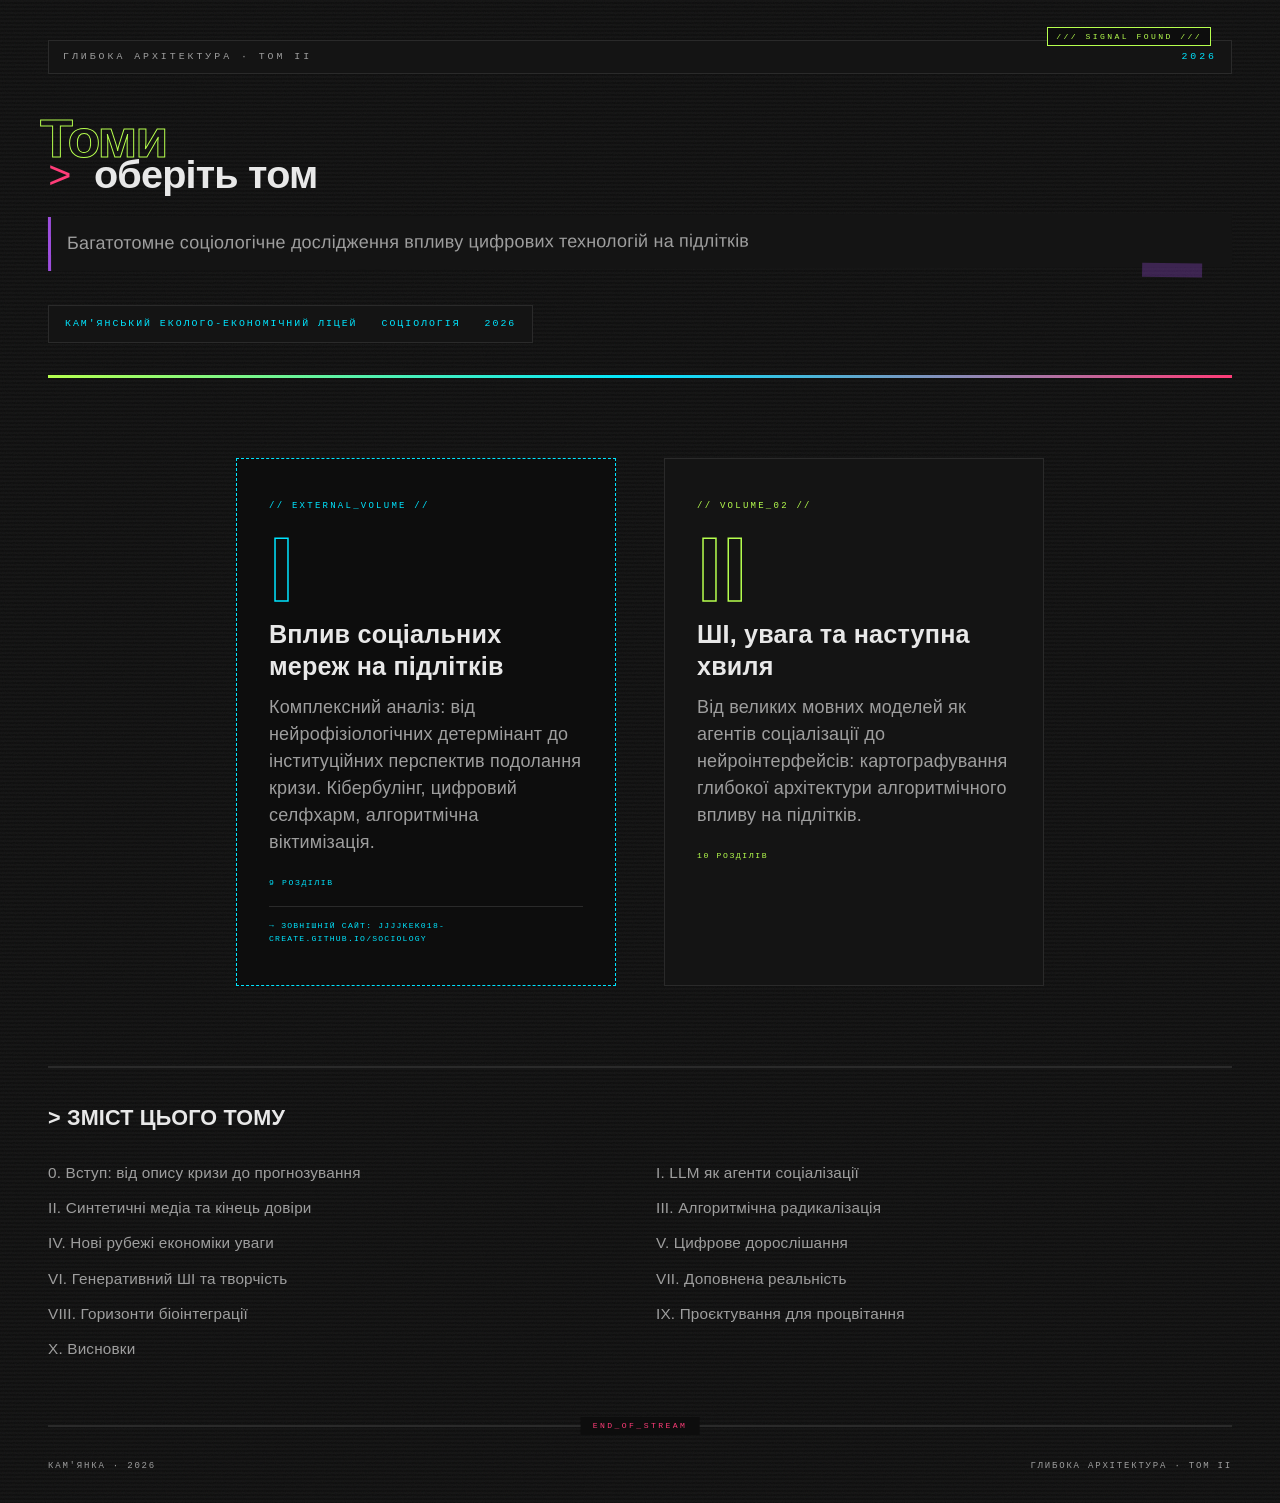
==== tome.html @ 2e608d1c "Add files via upload" ====
<!DOCTYPE html>
<html lang="uk">
<head>
    <meta charset="UTF-8">
    <meta name="viewport" content="width=device-width, initial-scale=1.0">
    <title>Глибока архітектура — Усі томи</title>
    <link rel="stylesheet" href="style.css">
    <style>
        .tomes-grid {
            display: flex;
            gap: 48px;
            justify-content: center;
            margin: 80px 0;
            flex-wrap: wrap;
        }
        .tome-card {
            flex: 0 1 380px;
            padding: 40px 32px;
            text-decoration: none;
            position: relative;
            transition: all 0.2s ease;
            border: 1px solid var(--border-raw);
            background: var(--bg-tape);
        }
        .tome-card:hover {
            transform: translateY(-4px);
            border-color: var(--accent-neon-lime);
        }
        .tome-card-tag {
            font-family: 'JetBrains Mono', monospace;
            font-size: 0.5rem;
            letter-spacing: 0.25em;
            text-transform: uppercase;
            color: var(--accent-neon-lime);
            margin-bottom: 16px;
        }
        .tome-card-number {
            font-family: 'Syne', sans-serif;
            font-size: 5rem;
            font-weight: 800;
            color: transparent;
            -webkit-text-stroke: 1.5px var(--accent-neon-lime);
            line-height: 0.9;
            margin-bottom: 8px;
        }
        .tome-card-title {
            font-family: 'Space Grotesk', sans-serif;
            font-size: 1.4rem;
            font-weight: 600;
            color: var(--text-primary);
            margin-bottom: 12px;
            line-height: 1.25;
        }
        .tome-card-desc {
            font-family: 'Archivo', sans-serif;
            font-size: 1rem;
            color: var(--text-secondary);
            line-height: 1.5;
        }
        .tome-card-external {
            border-style: dashed;
            border-color: var(--accent-cyan);
            background: var(--bg-scrap);
        }
        .tome-card-external:hover {
            border-color: var(--accent-neon-pink);
        }
        .tome-card-external .tome-card-tag {
            color: var(--accent-cyan);
        }
        .tome-external-note {
            font-family: 'JetBrains Mono', monospace;
            font-size: 0.45rem;
            letter-spacing: 0.15em;
            text-transform: uppercase;
            color: var(--accent-cyan);
            margin-top: 16px;
            padding-top: 12px;
            border-top: 1px solid var(--border-raw);
        }
    </style>
</head>
<body>
    <div class="main-container">
        <header class="journal-header">
            <div class="journal-masthead">
                <span>Глибока архітектура · Том II</span>
                <span>2026</span>
            </div>
            <div class="chapter-number" style="font-size: 3rem; -webkit-text-stroke: 1px var(--accent-neon-lime);">Томи</div>
            <h1 class="article-title">оберіть том</h1>
            <div class="article-subtitle">Багатотомне соціологічне дослідження впливу цифрових технологій на підлітків</div>
            <div class="article-meta">
                <span>Кам'янський еколого-економічний ліцей</span>
                <span>Соціологія</span>
                <span>2026</span>
            </div>
        </header>

        <div class="tomes-grid">
            <!-- Том I — on external site -->
            <a href="https://jjjjkek018-create.github.io/sociology/index.html" class="tome-card tome-card-external">
                <div class="tome-card-tag">// EXTERNAL_VOLUME //</div>
                <div class="tome-card-number" style="-webkit-text-stroke: 1.5px var(--accent-cyan);">I</div>
                <div class="tome-card-title">Вплив соціальних мереж на підлітків</div>
                <div class="tome-card-desc">
                    Комплексний аналіз: від нейрофізіологічних детермінант до інституційних перспектив подолання кризи. Кібербулінг, цифровий селфхарм, алгоритмічна віктимізація.
                </div>
                <div style="font-family: 'JetBrains Mono', monospace; font-size: 0.45rem; letter-spacing: 0.2em; color: var(--accent-cyan); margin-top: 20px; text-transform: uppercase;">
                    9 розділів
                </div>
                <div class="tome-external-note">
                    → зовнішній сайт: jjjjkek018-create.github.io/sociology
                </div>
            </a>

            <!-- Том II — on this site -->
            <a href="index.html" class="tome-card">
                <div class="tome-card-tag">// VOLUME_02 //</div>
                <div class="tome-card-number">II</div>
                <div class="tome-card-title">ШІ, увага та наступна хвиля</div>
                <div class="tome-card-desc">
                    Від великих мовних моделей як агентів соціалізації до нейроінтерфейсів: картографування глибокої архітектури алгоритмічного впливу на підлітків.
                </div>
                <div style="font-family: 'JetBrains Mono', monospace; font-size: 0.45rem; letter-spacing: 0.2em; color: var(--accent-neon-lime); margin-top: 20px; text-transform: uppercase;">
                    10 розділів
                </div>
            </a>
        </div>

        <!-- Table of contents for this volume -->
        <div style="margin-top: 64px; padding-top: 32px; border-top: 2px solid var(--border-raw);">
            <h2 style="font-family: 'Space Grotesk', sans-serif; font-size: 1.2rem; font-weight: 600; color: var(--text-primary); margin-bottom: 24px;">
                &gt; ЗМІСТ ЦЬОГО ТОМУ
            </h2>
            <div style="display: grid; grid-template-columns: 1fr 1fr; gap: 10px 32px;">
                <a href="index.html" style="font-family: 'Archivo', sans-serif; color: var(--text-secondary); text-decoration: none; font-size: 0.85rem;">0. Вступ: від опису кризи до прогнозування</a>
                <a href="llm_socialisation.html" style="font-family: 'Archivo', sans-serif; color: var(--text-secondary); text-decoration: none; font-size: 0.85rem;">I. LLM як агенти соціалізації</a>
                <a href="synthetic.html" style="font-family: 'Archivo', sans-serif; color: var(--text-secondary); text-decoration: none; font-size: 0.85rem;">II. Синтетичні медіа та кінець довіри</a>
                <a href="radicalisation.html" style="font-family: 'Archivo', sans-serif; color: var(--text-secondary); text-decoration: none; font-size: 0.85rem;">III. Алгоритмічна радикалізація</a>
                <a href="attention.html" style="font-family: 'Archivo', sans-serif; color: var(--text-secondary); text-decoration: none; font-size: 0.85rem;">IV. Нові рубежі економіки уваги</a>
                <a href="growing.html" style="font-family: 'Archivo', sans-serif; color: var(--text-secondary); text-decoration: none; font-size: 0.85rem;">V. Цифрове дорослішання</a>
                <a href="generative.html" style="font-family: 'Archivo', sans-serif; color: var(--text-secondary); text-decoration: none; font-size: 0.85rem;">VI. Генеративний ШІ та творчість</a>
                <a href="reality.html" style="font-family: 'Archivo', sans-serif; color: var(--text-secondary); text-decoration: none; font-size: 0.85rem;">VII. Доповнена реальність</a>
                <a href="biointegration.html" style="font-family: 'Archivo', sans-serif; color: var(--text-secondary); text-decoration: none; font-size: 0.85rem;">VIII. Горизонти біоінтеграції</a>
                <a href="projects.html" style="font-family: 'Archivo', sans-serif; color: var(--text-secondary); text-decoration: none; font-size: 0.85rem;">IX. Проєктування для процвітання</a>
                <a href="conclusions.html" style="font-family: 'Archivo', sans-serif; color: var(--text-secondary); text-decoration: none; font-size: 0.85rem;">X. Висновки</a>
            </div>
        </div>

        <footer class="journal-footer">
            <span>Кам'янка · 2026</span>
            <span>Глибока архітектура · Том II</span>
        </footer>
    </div>
</body>
</html>
---- style.css ----
* {
  margin: 0;
  padding: 0;
  box-sizing: border-box;
}

@font-face {
  font-family: 'Space Grotesk';
  src: url('https://fonts.googleapis.com/css2?family=Space+Grotesk:wght@300;400;500;600;700&display=swap');
}

@font-face {
  font-family: 'JetBrains Mono';
  src: url('https://fonts.googleapis.com/css2?family=JetBrains+Mono:ital,wght@0,300;0,400;0,600;0,700;1,400&display=swap');
}

@font-face {
  font-family: 'Syne';
  src: url('https://fonts.googleapis.com/css2?family=Syne:wght@400;500;600;700;800&display=swap');
}

@font-face {
  font-family: 'Archivo';
  src: url('https://fonts.googleapis.com/css2?family=Archivo:ital,wght@0,300;0,400;0,600;0,700;1,400&display=swap');
}

:root {
  --bg-scrap: #0D0D0D;
  --bg-tape: #141414;
  --text-primary: #E8E8E8;
  --text-secondary: #9E9E9E;
  --accent-neon-lime: #B6FF4E;
  --accent-neon-pink: #FF3C78;
  --accent-purple: #9D4EDD;
  --accent-cyan: #00E5FF;
  --accent-orange: #FF6D00;
  --border-raw: #2A2A2A;
  --scrapbook-noise: url("data:image/svg+xml,%3Csvg width='300' height='300' xmlns='http://www.w3.org/2000/svg'%3E%3Cfilter id='noise'%3E%3CfeTurbulence type='fractalNoise' baseFrequency='0.9' numOctaves='4' stitchTiles='stitch'/%3E%3C/filter%3E%3Crect width='100%25' height='100%25' filter='url(%23noise)' opacity='0.04'/%3E%3C/svg%3E");
  --scanlines: url("data:image/svg+xml,%3Csvg width='4' height='4' xmlns='http://www.w3.org/2000/svg'%3E%3Crect width='4' height='2' fill='white' opacity='0.02'/%3E%3C/svg%3E");
}

html {
  font-size: 18px;
  background-color: var(--bg-scrap);
  color: var(--text-primary);
  -webkit-font-smoothing: auto;
  -moz-osx-font-smoothing: auto;
}

body {
  background-color: var(--bg-scrap);
  background-image: var(--scrapbook-noise), var(--scanlines);
  min-height: 100vh;
  font-family: 'Archivo', 'Helvetica Neue', 'Arial', sans-serif;
  font-weight: 400;
  line-height: 1.65;
  letter-spacing: 0.01em;
}

.main-container {
  max-width: 100%;  
  margin: 0 auto;
  padding: 0 48px;  
}

.chapter-navigation {
  display: flex;
  justify-content: space-between;
  gap: 12px;
  padding: 20px 0;
  margin-bottom: 16px;
  border-bottom: 2px solid var(--border-raw);
  flex-wrap: wrap;
  position: sticky;
  top: 0;
  background: var(--bg-scrap);
  z-index: 100;
  background-image: var(--scrapbook-noise);
}

.nav-button {
  display: flex;
  flex-direction: column;
  text-decoration: none;
  padding: 8px 14px;
  border: 1px solid var(--border-raw);
  background: var(--bg-tape);
  position: relative;
  transition: all 0.15s ease;
  max-width: 48%;
}

.nav-button::before {
  content: '';
  position: absolute;
  top: -6px;
  left: 12px;
  width: 40px;
  height: 12px;
  background: rgba(182, 255, 78, 0.25);
  transform: rotate(-2deg);
  clip-path: polygon(0% 0%, 100% 0%, 95% 100%, 5% 100%);
}

.nav-button:hover {
  border-color: var(--accent-neon-lime);
  background: #1A1A1A;
}

.nav-button:hover::before {
  background: rgba(182, 255, 78, 0.5);
}

.nav-button-back::before {
  background: rgba(255, 60, 120, 0.25);
  left: auto;
  right: 12px;
  transform: rotate(2deg);
}

.nav-button-back:hover::before {
  background: rgba(255, 60, 120, 0.5);
}

.nav-arrow {
  font-family: 'JetBrains Mono', monospace;
  font-size: 0.75rem;
  color: var(--accent-neon-lime);
  margin-bottom: 2px;
}

.nav-button-back .nav-arrow {
  color: var(--accent-neon-pink);
}

.nav-label {
  font-family: 'JetBrains Mono', monospace;
  font-size: 0.5rem;
  letter-spacing: 0.2em;
  text-transform: uppercase;
  color: var(--text-secondary);
  margin-bottom: 2px;
}

.nav-chapter {
  font-family: 'Space Grotesk', sans-serif;
  font-size: 0.7rem;
  font-weight: 500;
  color: var(--text-primary);
  line-height: 1.3;
}

.chapter-navigation-bottom {
  display: flex;
  justify-content: space-between;
  gap: 12px;
  padding: 32px 0 48px 0;
  margin-top: 48px;
  border-top: 2px solid var(--border-raw);
  flex-wrap: wrap;
}

.journal-header {
  padding: 40px 0 32px 0;
  margin-bottom: 48px;
  position: relative;
  border-bottom: 3px solid transparent;
  border-image: linear-gradient(90deg, var(--accent-neon-lime) 0%, var(--accent-cyan) 50%, var(--accent-neon-pink) 100%) 1;
}

.journal-masthead {
  font-family: 'JetBrains Mono', monospace;
  font-size: 0.55rem;
  letter-spacing: 0.3em;
  text-transform: uppercase;
  color: var(--text-secondary);
  margin-bottom: 40px;
  display: flex;
  justify-content: space-between;
  background: var(--bg-tape);
  padding: 8px 14px;
  border: 1px solid var(--border-raw);
  position: relative;
}

.journal-masthead::after {
  content: '/// SIGNAL FOUND ///';
  position: absolute;
  top: -14px;
  right: 20px;
  font-family: 'JetBrains Mono', monospace;
  font-size: 0.45rem;
  letter-spacing: 0.3em;
  color: var(--accent-neon-lime);
  background: var(--bg-scrap);
  padding: 2px 8px;
  border: 1px solid var(--accent-neon-lime);
}

.journal-masthead span:last-child {
  color: var(--accent-cyan);
}

.chapter-number {
  font-family: 'Syne', 'Helvetica Neue', sans-serif;
  font-size: 7rem;
  font-weight: 800;
  color: transparent;
  -webkit-text-stroke: 1.5px var(--accent-neon-lime);
  line-height: 0.9;
  margin-bottom: -12px;
  position: relative;
  left: -8px;
  letter-spacing: -0.04em;
}

.article-title {
  font-family: 'Space Grotesk', 'Helvetica Neue', sans-serif;
  font-weight: 600;
  font-size: 2.2rem;
  line-height: 1.2;
  color: var(--text-primary);
  margin-bottom: 14px;
  text-transform: lowercase;
  letter-spacing: -0.02em;
}

.article-title::before {
  content: '> ';
  color: var(--accent-neon-pink);
  font-family: 'JetBrains Mono', monospace;
  font-weight: 400;
}

.article-subtitle {
  font-family: 'Archivo', 'Helvetica Neue', sans-serif;
  font-weight: 400;
  font-size: 1rem;
  color: var(--text-secondary);
  margin-bottom: 36px;
  padding: 12px 16px;
  background: var(--bg-tape);
  border-left: 3px solid var(--accent-purple);
  position: relative;
  transform: rotate(-0.2deg);
}

.article-subtitle::after {
  content: '';
  position: absolute;
  bottom: -10px;
  right: 30px;
  width: 60px;
  height: 14px;
  background: rgba(157, 78, 221, 0.3);
  transform: rotate(1deg);
}

.article-meta {
  font-family: 'JetBrains Mono', monospace;
  font-size: 0.55rem;
  letter-spacing: 0.2em;
  text-transform: uppercase;
  color: var(--accent-cyan);
  display: flex;
  gap: 24px;
  flex-wrap: wrap;
  background: var(--bg-tape);
  padding: 10px 16px;
  border: 1px solid var(--border-raw);
  display: inline-flex;
}

.section-heading {
  font-family: 'Space Grotesk', 'Helvetica Neue', sans-serif;
  font-weight: 600;
  font-size: 1.4rem;
  line-height: 1.3;
  color: var(--text-primary);
  margin-top: 56px;
  margin-bottom: 24px;
  padding-top: 28px;
  border-top: 2px dashed var(--border-raw);
  position: relative;
}

.section-heading::before {
  content: '';
  position: absolute;
  top: -2px;
  left: 0;
  width: 80px;
  height: 2px;
  background: var(--accent-neon-pink);
}

.section-heading:first-of-type {
  border-top: none;
  margin-top: 0;
  padding-top: 0;
}

.section-heading:first-of-type::before {
  display: none;
}

p {
  margin-bottom: 18px;
  text-indent: 1.5em;
  position: relative;
}

p:first-of-type {
  text-indent: 0;
}

p:first-of-type::first-letter {
  font-family: 'Syne', 'Helvetica Neue', sans-serif;
  font-weight: 800;
  font-size: 3.8rem;
  float: left;
  line-height: 0.8;
  padding-right: 10px;
  padding-top: 6px;
  color: var(--accent-neon-lime);
  text-shadow: 0 0 20px rgba(182, 255, 78, 0.4);
}

.stat-highlight {
  font-family: 'JetBrains Mono', monospace;
  font-size: 0.65rem;
  letter-spacing: 0.1em;
  text-transform: uppercase;
  color: var(--accent-cyan);
  display: block;
  margin: 36px 0;
  padding: 18px 20px;
  border: 1px solid var(--border-raw);
  background: var(--bg-tape);
  position: relative;
  transform: rotate(0.3deg);
}

.stat-highlight::before {
  content: '// DATA_FRAGMENT //';
  position: absolute;
  top: -12px;
  left: 16px;
  font-family: 'JetBrains Mono', monospace;
  font-size: 0.45rem;
  letter-spacing: 0.25em;
  color: var(--accent-neon-pink);
  background: var(--bg-scrap);
  padding: 2px 8px;
}

.stat-highlight .stat-value {
  font-size: 2.2rem;
  font-weight: 700;
  display: block;
  line-height: 1.1;
  margin-bottom: 6px;
  color: var(--accent-neon-lime);
  font-family: 'Syne', sans-serif;
  text-shadow: 0 0 24px rgba(182, 255, 78, 0.35);
}

.neuro-diagram {
  margin: 44px 0;
  padding: 28px 20px;
  border: 1px solid var(--border-raw);
  background: var(--bg-tape);
  position: relative;
  transform: rotate(-0.1deg);
}

.neuro-diagram::after {
  content: '';
  position: absolute;
  top: -8px;
  right: 24px;
  width: 50px;
  height: 16px;
  background: rgba(255, 109, 0, 0.3);
  clip-path: polygon(0% 0%, 100% 0%, 92% 100%, 8% 100%);
}

.neuro-diagram-label {
  font-family: 'JetBrains Mono', monospace;
  font-size: 0.5rem;
  letter-spacing: 0.25em;
  text-transform: uppercase;
  color: var(--accent-orange);
  margin-bottom: 18px;
  display: inline-block;
  padding: 4px 10px;
  border: 1px solid var(--accent-orange);
}

.neuro-diagram svg {
  width: 100%;
  height: auto;
}

.neuro-diagram-caption {
  font-family: 'JetBrains Mono', monospace;
  font-size: 0.5rem;
  color: var(--text-secondary);
  margin-top: 14px;
  letter-spacing: 0.1em;
  border-top: 1px dotted var(--border-raw);
  padding-top: 10px;
}

table {
  width: 100%;
  border-collapse: collapse;
  margin: 36px 0;
  font-size: 0.78rem;
  border: 1px solid var(--border-raw);
}

thead th {
  font-family: 'JetBrains Mono', monospace;
  font-weight: 400;
  text-transform: uppercase;
  letter-spacing: 0.15em;
  font-size: 0.5rem;
  color: var(--accent-neon-lime);
  text-align: left;
  padding: 12px 14px;
  background: var(--bg-tape);
  border-bottom: 2px solid var(--accent-neon-lime);
}

tbody td {
  padding: 12px 14px;
  border-bottom: 1px solid rgba(42, 42, 42, 0.5);
  color: var(--text-primary);
  vertical-align: top;
  line-height: 1.5;
}

tbody tr:nth-child(odd) td {
  background: rgba(255, 255, 255, 0.015);
}

tbody tr:hover td {
  background: rgba(182, 255, 78, 0.04);
}

tbody td:first-child {
  font-family: 'Space Grotesk', sans-serif;
  font-weight: 500;
  font-size: 0.8rem;
  padding-right: 20px;
  color: var(--accent-purple);
  min-width: 150px;
}

tbody td:nth-child(2) {
  padding-right: 14px;
}

tbody td:nth-child(3) {
  color: var(--text-secondary);
  font-size: 0.75rem;
}

.pull-quote {
  font-family: 'Space Grotesk', sans-serif;
  font-weight: 500;
  font-style: italic;
  font-size: 1.2rem;
  line-height: 1.4;
  color: var(--accent-cyan);
  margin: 48px 0;
  padding: 28px 24px;
  border: 2px solid var(--accent-cyan);
  text-align: center;
  position: relative;
  text-shadow: 0 0 16px rgba(0, 229, 255, 0.2);
  background: rgba(0, 229, 255, 0.03);
  transform: rotate(0.2deg);
}

.pull-quote::before {
  content: '< TRANSMISSION >';
  position: absolute;
  top: -14px;
  left: 50%;
  transform: translateX(-50%);
  font-family: 'JetBrains Mono', monospace;
  font-size: 0.45rem;
  font-weight: 400;
  font-style: normal;
  letter-spacing: 0.3em;
  color: var(--accent-neon-lime);
  background: var(--bg-scrap);
  padding: 2px 14px;
}

.footnote {
  font-family: 'JetBrains Mono', monospace;
  font-size: 0.5rem;
  color: var(--text-secondary);
  letter-spacing: 0.06em;
  line-height: 1.6;
  margin-top: 40px;
  padding-top: 20px;
  border-top: 2px dotted var(--border-raw);
}

.footnote sup {
  color: var(--accent-neon-pink);
  font-size: 0.7em;
  margin-right: 4px;
}

.journal-footer {
  margin-top: 64px;
  padding: 32px 0;
  border-top: 2px solid var(--border-raw);
  font-family: 'JetBrains Mono', monospace;
  font-size: 0.5rem;
  letter-spacing: 0.2em;
  text-transform: uppercase;
  color: var(--text-secondary);
  display: flex;
  justify-content: space-between;
  position: relative;
}

.journal-footer::before {
  content: 'END_OF_STREAM';
  position: absolute;
  top: -10px;
  left: 50%;
  transform: translateX(-50%);
  font-family: 'JetBrains Mono', monospace;
  font-size: 0.45rem;
  letter-spacing: 0.3em;
  color: var(--accent-neon-pink);
  background: var(--bg-scrap);
  padding: 2px 12px;
}

.image-frame {
  margin: 40px 0;
  border: 1px solid var(--border-raw);
  padding: 10px;
  background: var(--bg-tape);
  position: relative;
  transform: rotate(-0.15deg);
}

.image-frame::before {
  content: '';
  position: absolute;
  top: -6px;
  left: 20px;
  width: 35px;
  height: 14px;
  background: rgba(255, 60, 120, 0.3);
  transform: rotate(3deg);
}

.image-frame img {
  width: 100%;
  display: block;
  filter: grayscale(0.2) contrast(1.05) brightness(0.95);
  border: 1px solid var(--border-raw);
}

.image-frame-caption {
  font-family: 'JetBrains Mono', monospace;
  font-size: 0.5rem;
  color: var(--text-secondary);
  letter-spacing: 0.1em;
  margin-top: 10px;
  text-align: center;
}

ol.references {
  list-style: none;
  counter-reset: ref-counter;
  padding: 0;
  margin: 40px 0;
}

ol.references li {
  counter-increment: ref-counter;
  font-family: 'JetBrains Mono', monospace;
  font-size: 0.5rem;
  color: var(--text-secondary);
  letter-spacing: 0.06em;
  line-height: 1.7;
  margin-bottom: 8px;
  padding-left: 28px;
  position: relative;
}

ol.references li::before {
  content: '[' counter(ref-counter) ']';
  position: absolute;
  left: 0;
  color: var(--accent-neon-lime);
  font-weight: 600;
}

em {
  font-style: italic;
  color: var(--accent-cyan);
}

strong {
  font-weight: 600;
  color: var(--accent-neon-lime);
}

blockquote {
  margin: 32px 0;
  padding: 20px 24px;
  border: 1px solid var(--border-raw);
  background: var(--bg-tape);
  color: var(--text-secondary);
  position: relative;
  transform: rotate(0.2deg);
}

blockquote::before {
  content: '“';
  position: absolute;
  top: -6px;
  left: 12px;
  font-family: 'Syne', sans-serif;
  font-size: 2rem;
  font-weight: 800;
  color: var(--accent-purple);
  background: var(--bg-scrap);
  padding: 0 6px;
  line-height: 1;
}

blockquote p {
  text-indent: 0;
  margin-bottom: 0;
}

@media (max-width: 640px) {
  .main-container {
    padding: 0 20px;
  }

  html {
    font-size: 16px;
  }

  .article-title {
    font-size: 1.5rem;
  }

  .chapter-number {
    font-size: 4.5rem;
    left: -4px;
  }

  .journal-masthead {
    flex-direction: column;
    gap: 4px;
  }

  .journal-masthead::after {
    right: 6px;
    font-size: 0.4rem;
    top: -10px;
  }

  thead th,
  tbody td {
    display: block;
    padding: 10px 12px;
  }

  thead tr {
    display: none;
  }

  tbody tr {
    display: block;
    margin-bottom: 16px;
    border: 1px solid var(--border-raw);
  }

  tbody td:first-child {
    font-weight: 600;
    padding-bottom: 4px;
    min-width: auto;
    background: var(--bg-tape);
  }

  tbody td:nth-child(2) {
    padding-right: 12px;
  }

  .article-meta {
    gap: 10px;
    font-size: 0.5rem;
  }

  .chapter-navigation {
    flex-direction: column;
  }

  .nav-button {
    max-width: 100%;
  }

  .chapter-navigation-bottom {
    flex-direction: column;
  }
}

::selection {
  background: rgba(182, 255, 78, 0.3);
  color: var(--text-primary);
}

::-moz-selection {
  background: rgba(182, 255, 78, 0.3);
  color: var(--text-primary);
}

@keyframes glitch {
  0% { transform: translate(0); }
  20% { transform: translate(-2px, 1px); }
  40% { transform: translate(2px, -1px); }
  60% { transform: translate(-1px, 2px); }
  80% { transform: translate(1px, -2px); }
  100% { transform: translate(0); }
}

.article-title:hover {
  animation: glitch 0.3s ease-in-out;
}

@media (min-width: 1400px) {
  .main-container {
    max-width: 1200px;  /* Optional cap for readability */
  }
}
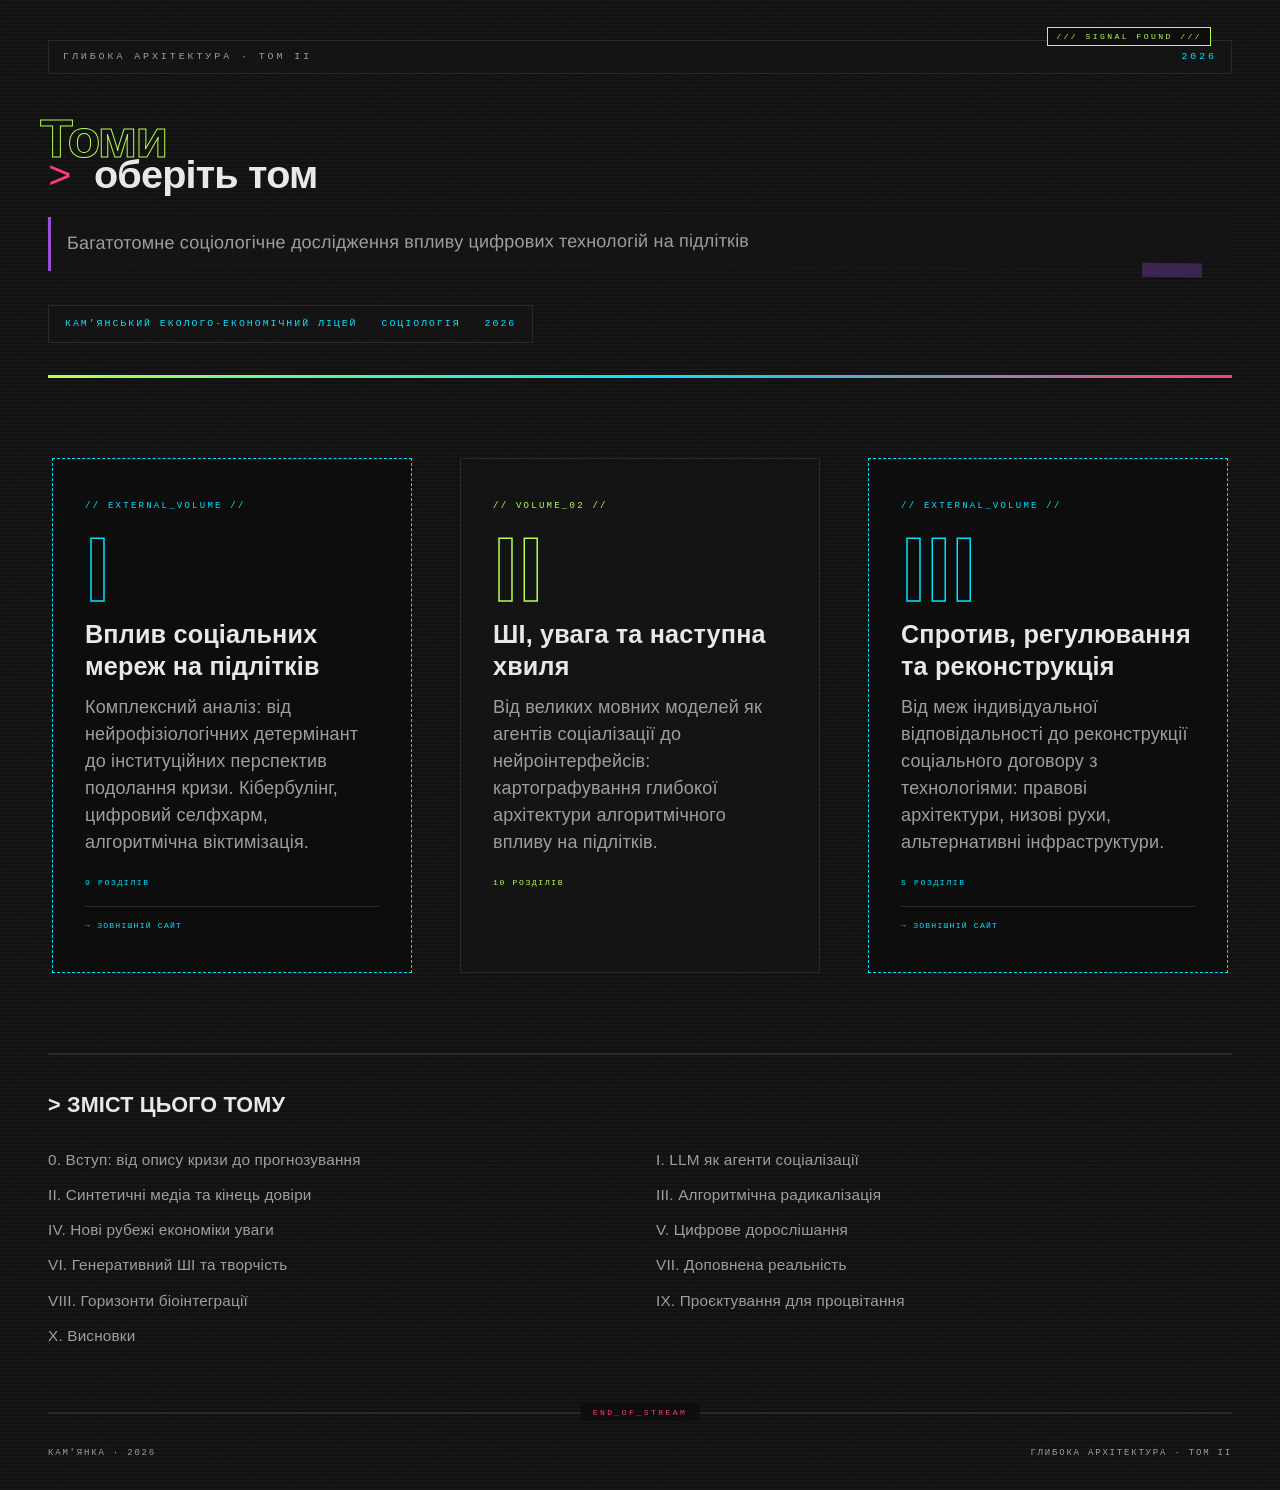
==== commit 23681621: "Add files via upload" ====
--- a/tome.html
+++ b/tome.html
@@ -14,7 +14,7 @@
             flex-wrap: wrap;
         }
         .tome-card {
-            flex: 0 1 380px;
+            flex: 0 1 360px;
             padding: 40px 32px;
             text-decoration: none;
             position: relative;
@@ -98,7 +98,7 @@
         </header>
 
         <div class="tomes-grid">
-            <!-- Том I — on external site -->
+            <!-- Том I — external site -->
             <a href="https://jjjjkek018-create.github.io/sociology/index.html" class="tome-card tome-card-external">
                 <div class="tome-card-tag">// EXTERNAL_VOLUME //</div>
                 <div class="tome-card-number" style="-webkit-text-stroke: 1.5px var(--accent-cyan);">I</div>
@@ -110,7 +110,7 @@
                     9 розділів
                 </div>
                 <div class="tome-external-note">
-                    → зовнішній сайт: jjjjkek018-create.github.io/sociology
+                    → зовнішній сайт
                 </div>
             </a>
 
@@ -124,6 +124,22 @@
                 </div>
                 <div style="font-family: 'JetBrains Mono', monospace; font-size: 0.45rem; letter-spacing: 0.2em; color: var(--accent-neon-lime); margin-top: 20px; text-transform: uppercase;">
                     10 розділів
+                </div>
+            </a>
+
+            <!-- Том III — external site -->
+            <a href="https://jjjjkek018-create.github.io/resistance-reconstruction/index.html" class="tome-card tome-card-external">
+                <div class="tome-card-tag">// EXTERNAL_VOLUME //</div>
+                <div class="tome-card-number" style="-webkit-text-stroke: 1.5px var(--accent-cyan);">III</div>
+                <div class="tome-card-title">Спротив, регулювання та реконструкція</div>
+                <div class="tome-card-desc">
+                    Від меж індивідуальної відповідальності до реконструкції соціального договору з технологіями: правові архітектури, низові рухи, альтернативні інфраструктури.
+                </div>
+                <div style="font-family: 'JetBrains Mono', monospace; font-size: 0.45rem; letter-spacing: 0.2em; color: var(--accent-cyan); margin-top: 20px; text-transform: uppercase;">
+                    5 розділів
+                </div>
+                <div class="tome-external-note">
+                    → зовнішній сайт
                 </div>
             </a>
         </div>
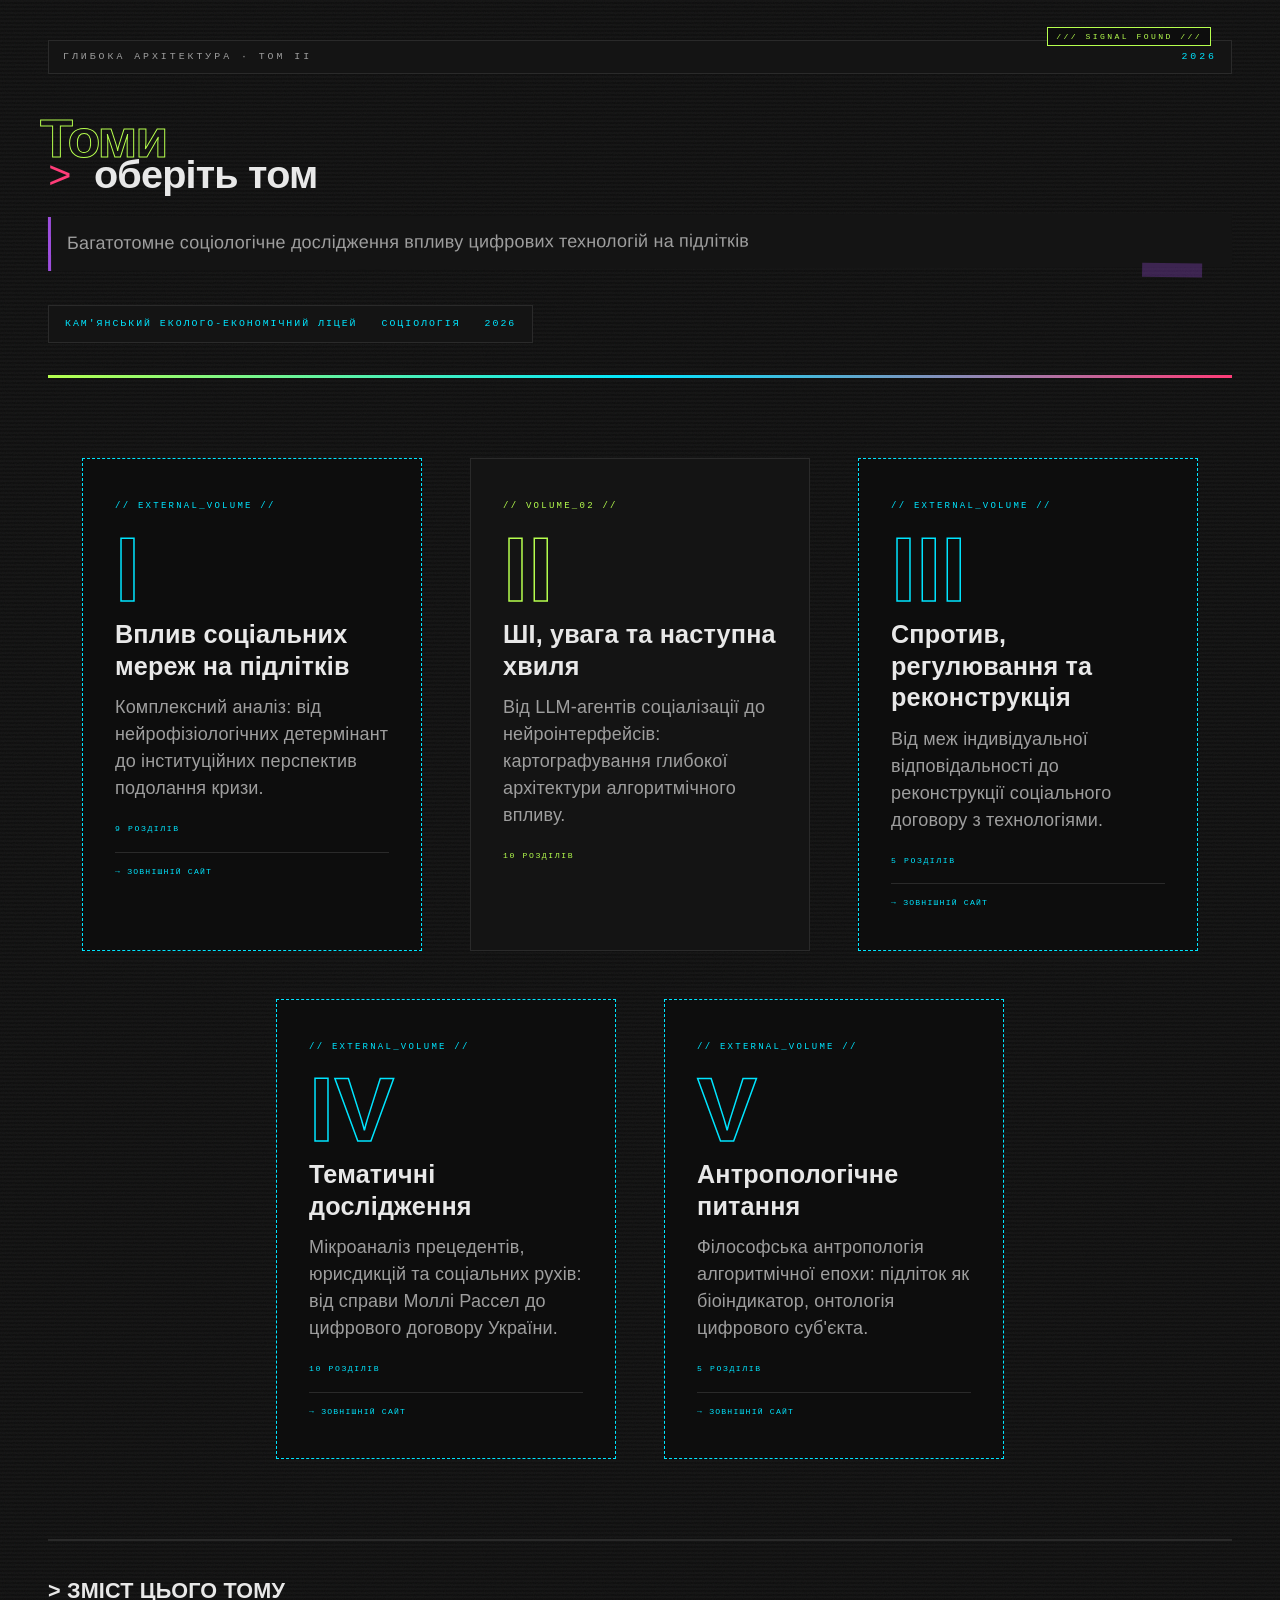
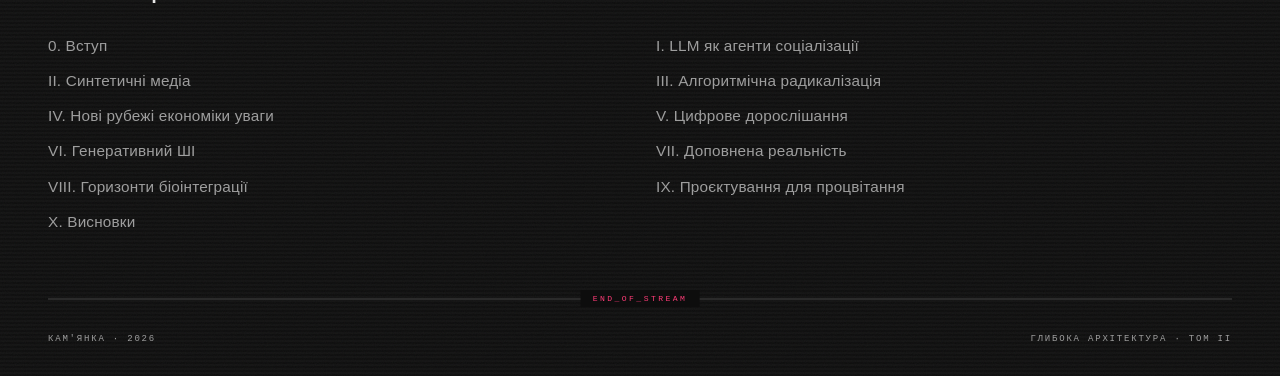
==== commit cac1671a: "Add files via upload" ====
--- a/tome.html
+++ b/tome.html
@@ -6,168 +6,86 @@
     <title>Глибока архітектура — Усі томи</title>
     <link rel="stylesheet" href="style.css">
     <style>
-        .tomes-grid {
-            display: flex;
-            gap: 48px;
-            justify-content: center;
-            margin: 80px 0;
-            flex-wrap: wrap;
-        }
-        .tome-card {
-            flex: 0 1 360px;
-            padding: 40px 32px;
-            text-decoration: none;
-            position: relative;
-            transition: all 0.2s ease;
-            border: 1px solid var(--border-raw);
-            background: var(--bg-tape);
-        }
-        .tome-card:hover {
-            transform: translateY(-4px);
-            border-color: var(--accent-neon-lime);
-        }
-        .tome-card-tag {
-            font-family: 'JetBrains Mono', monospace;
-            font-size: 0.5rem;
-            letter-spacing: 0.25em;
-            text-transform: uppercase;
-            color: var(--accent-neon-lime);
-            margin-bottom: 16px;
-        }
-        .tome-card-number {
-            font-family: 'Syne', sans-serif;
-            font-size: 5rem;
-            font-weight: 800;
-            color: transparent;
-            -webkit-text-stroke: 1.5px var(--accent-neon-lime);
-            line-height: 0.9;
-            margin-bottom: 8px;
-        }
-        .tome-card-title {
-            font-family: 'Space Grotesk', sans-serif;
-            font-size: 1.4rem;
-            font-weight: 600;
-            color: var(--text-primary);
-            margin-bottom: 12px;
-            line-height: 1.25;
-        }
-        .tome-card-desc {
-            font-family: 'Archivo', sans-serif;
-            font-size: 1rem;
-            color: var(--text-secondary);
-            line-height: 1.5;
-        }
-        .tome-card-external {
-            border-style: dashed;
-            border-color: var(--accent-cyan);
-            background: var(--bg-scrap);
-        }
-        .tome-card-external:hover {
-            border-color: var(--accent-neon-pink);
-        }
-        .tome-card-external .tome-card-tag {
-            color: var(--accent-cyan);
-        }
-        .tome-external-note {
-            font-family: 'JetBrains Mono', monospace;
-            font-size: 0.45rem;
-            letter-spacing: 0.15em;
-            text-transform: uppercase;
-            color: var(--accent-cyan);
-            margin-top: 16px;
-            padding-top: 12px;
-            border-top: 1px solid var(--border-raw);
-        }
+        .tomes-grid { display: flex; gap: 48px; justify-content: center; margin: 80px 0; flex-wrap: wrap; }
+        .tome-card { flex: 0 1 340px; padding: 40px 32px; text-decoration: none; position: relative; transition: all 0.2s ease; border: 1px solid var(--border-raw); background: var(--bg-tape); }
+        .tome-card:hover { transform: translateY(-4px); border-color: var(--accent-neon-lime); }
+        .tome-card-tag { font-family: 'JetBrains Mono', monospace; font-size: 0.5rem; letter-spacing: 0.25em; text-transform: uppercase; color: var(--accent-neon-lime); margin-bottom: 16px; }
+        .tome-card-number { font-family: 'Syne', sans-serif; font-size: 5rem; font-weight: 800; color: transparent; -webkit-text-stroke: 1.5px var(--accent-neon-lime); line-height: 0.9; margin-bottom: 8px; }
+        .tome-card-title { font-family: 'Space Grotesk', sans-serif; font-size: 1.4rem; font-weight: 600; color: var(--text-primary); margin-bottom: 12px; line-height: 1.25; }
+        .tome-card-desc { font-family: 'Archivo', sans-serif; font-size: 1rem; color: var(--text-secondary); line-height: 1.5; }
+        .tome-card-external { border-style: dashed; border-color: var(--accent-cyan); background: var(--bg-scrap); }
+        .tome-card-external:hover { border-color: var(--accent-neon-pink); }
+        .tome-card-external .tome-card-tag { color: var(--accent-cyan); }
+        .tome-external-note { font-family: 'JetBrains Mono', monospace; font-size: 0.45rem; letter-spacing: 0.15em; text-transform: uppercase; color: var(--accent-cyan); margin-top: 16px; padding-top: 12px; border-top: 1px solid var(--border-raw); }
     </style>
 </head>
 <body>
     <div class="main-container">
         <header class="journal-header">
-            <div class="journal-masthead">
-                <span>Глибока архітектура · Том II</span>
-                <span>2026</span>
-            </div>
+            <div class="journal-masthead"><span>Глибока архітектура · Том II</span><span>2026</span></div>
             <div class="chapter-number" style="font-size: 3rem; -webkit-text-stroke: 1px var(--accent-neon-lime);">Томи</div>
             <h1 class="article-title">оберіть том</h1>
             <div class="article-subtitle">Багатотомне соціологічне дослідження впливу цифрових технологій на підлітків</div>
-            <div class="article-meta">
-                <span>Кам'янський еколого-економічний ліцей</span>
-                <span>Соціологія</span>
-                <span>2026</span>
-            </div>
+            <div class="article-meta"><span>Кам'янський еколого-економічний ліцей</span><span>Соціологія</span><span>2026</span></div>
         </header>
-
         <div class="tomes-grid">
-            <!-- Том I — external site -->
             <a href="https://jjjjkek018-create.github.io/sociology/index.html" class="tome-card tome-card-external">
                 <div class="tome-card-tag">// EXTERNAL_VOLUME //</div>
                 <div class="tome-card-number" style="-webkit-text-stroke: 1.5px var(--accent-cyan);">I</div>
                 <div class="tome-card-title">Вплив соціальних мереж на підлітків</div>
-                <div class="tome-card-desc">
-                    Комплексний аналіз: від нейрофізіологічних детермінант до інституційних перспектив подолання кризи. Кібербулінг, цифровий селфхарм, алгоритмічна віктимізація.
-                </div>
-                <div style="font-family: 'JetBrains Mono', monospace; font-size: 0.45rem; letter-spacing: 0.2em; color: var(--accent-cyan); margin-top: 20px; text-transform: uppercase;">
-                    9 розділів
-                </div>
-                <div class="tome-external-note">
-                    → зовнішній сайт
-                </div>
+                <div class="tome-card-desc">Комплексний аналіз: від нейрофізіологічних детермінант до інституційних перспектив подолання кризи.</div>
+                <div style="font-family: 'JetBrains Mono', monospace; font-size: 0.45rem; letter-spacing: 0.2em; color: var(--accent-cyan); margin-top: 20px; text-transform: uppercase;">9 розділів</div>
+                <div class="tome-external-note">→ зовнішній сайт</div>
             </a>
-
-            <!-- Том II — on this site -->
             <a href="index.html" class="tome-card">
                 <div class="tome-card-tag">// VOLUME_02 //</div>
                 <div class="tome-card-number">II</div>
                 <div class="tome-card-title">ШІ, увага та наступна хвиля</div>
-                <div class="tome-card-desc">
-                    Від великих мовних моделей як агентів соціалізації до нейроінтерфейсів: картографування глибокої архітектури алгоритмічного впливу на підлітків.
-                </div>
-                <div style="font-family: 'JetBrains Mono', monospace; font-size: 0.45rem; letter-spacing: 0.2em; color: var(--accent-neon-lime); margin-top: 20px; text-transform: uppercase;">
-                    10 розділів
-                </div>
+                <div class="tome-card-desc">Від LLM-агентів соціалізації до нейроінтерфейсів: картографування глибокої архітектури алгоритмічного впливу.</div>
+                <div style="font-family: 'JetBrains Mono', monospace; font-size: 0.45rem; letter-spacing: 0.2em; color: var(--accent-neon-lime); margin-top: 20px; text-transform: uppercase;">10 розділів</div>
             </a>
-
-            <!-- Том III — external site -->
             <a href="https://jjjjkek018-create.github.io/resistance-reconstruction/index.html" class="tome-card tome-card-external">
                 <div class="tome-card-tag">// EXTERNAL_VOLUME //</div>
                 <div class="tome-card-number" style="-webkit-text-stroke: 1.5px var(--accent-cyan);">III</div>
                 <div class="tome-card-title">Спротив, регулювання та реконструкція</div>
-                <div class="tome-card-desc">
-                    Від меж індивідуальної відповідальності до реконструкції соціального договору з технологіями: правові архітектури, низові рухи, альтернативні інфраструктури.
-                </div>
-                <div style="font-family: 'JetBrains Mono', monospace; font-size: 0.45rem; letter-spacing: 0.2em; color: var(--accent-cyan); margin-top: 20px; text-transform: uppercase;">
-                    5 розділів
-                </div>
-                <div class="tome-external-note">
-                    → зовнішній сайт
-                </div>
+                <div class="tome-card-desc">Від меж індивідуальної відповідальності до реконструкції соціального договору з технологіями.</div>
+                <div style="font-family: 'JetBrains Mono', monospace; font-size: 0.45rem; letter-spacing: 0.2em; color: var(--accent-cyan); margin-top: 20px; text-transform: uppercase;">5 розділів</div>
+                <div class="tome-external-note">→ зовнішній сайт</div>
+            </a>
+            <a href="https://jjjjkek018-create.github.io/case-studies/index.html" class="tome-card tome-card-external">
+                <div class="tome-card-tag">// EXTERNAL_VOLUME //</div>
+                <div class="tome-card-number" style="-webkit-text-stroke: 1.5px var(--accent-cyan);">IV</div>
+                <div class="tome-card-title">Тематичні дослідження</div>
+                <div class="tome-card-desc">Мікроаналіз прецедентів, юрисдикцій та соціальних рухів: від справи Моллі Рассел до цифрового договору України.</div>
+                <div style="font-family: 'JetBrains Mono', monospace; font-size: 0.45rem; letter-spacing: 0.2em; color: var(--accent-cyan); margin-top: 20px; text-transform: uppercase;">10 розділів</div>
+                <div class="tome-external-note">→ зовнішній сайт</div>
+            </a>
+            <a href="https://jjjjkek018-create.github.io/anthropological-question/index.html" class="tome-card tome-card-external">
+                <div class="tome-card-tag">// EXTERNAL_VOLUME //</div>
+                <div class="tome-card-number" style="-webkit-text-stroke: 1.5px var(--accent-cyan);">V</div>
+                <div class="tome-card-title">Антропологічне питання</div>
+                <div class="tome-card-desc">Філософська антропологія алгоритмічної епохи: підліток як біоіндикатор, онтологія цифрового суб'єкта.</div>
+                <div style="font-family: 'JetBrains Mono', monospace; font-size: 0.45rem; letter-spacing: 0.2em; color: var(--accent-cyan); margin-top: 20px; text-transform: uppercase;">5 розділів</div>
+                <div class="tome-external-note">→ зовнішній сайт</div>
             </a>
         </div>
-
-        <!-- Table of contents for this volume -->
         <div style="margin-top: 64px; padding-top: 32px; border-top: 2px solid var(--border-raw);">
-            <h2 style="font-family: 'Space Grotesk', sans-serif; font-size: 1.2rem; font-weight: 600; color: var(--text-primary); margin-bottom: 24px;">
-                &gt; ЗМІСТ ЦЬОГО ТОМУ
-            </h2>
+            <h2 style="font-family: 'Space Grotesk', sans-serif; font-size: 1.2rem; font-weight: 600; color: var(--text-primary); margin-bottom: 24px;">&gt; ЗМІСТ ЦЬОГО ТОМУ</h2>
             <div style="display: grid; grid-template-columns: 1fr 1fr; gap: 10px 32px;">
-                <a href="index.html" style="font-family: 'Archivo', sans-serif; color: var(--text-secondary); text-decoration: none; font-size: 0.85rem;">0. Вступ: від опису кризи до прогнозування</a>
+                <a href="index.html" style="font-family: 'Archivo', sans-serif; color: var(--text-secondary); text-decoration: none; font-size: 0.85rem;">0. Вступ</a>
                 <a href="llm_socialisation.html" style="font-family: 'Archivo', sans-serif; color: var(--text-secondary); text-decoration: none; font-size: 0.85rem;">I. LLM як агенти соціалізації</a>
-                <a href="synthetic.html" style="font-family: 'Archivo', sans-serif; color: var(--text-secondary); text-decoration: none; font-size: 0.85rem;">II. Синтетичні медіа та кінець довіри</a>
+                <a href="synthetic.html" style="font-family: 'Archivo', sans-serif; color: var(--text-secondary); text-decoration: none; font-size: 0.85rem;">II. Синтетичні медіа</a>
                 <a href="radicalisation.html" style="font-family: 'Archivo', sans-serif; color: var(--text-secondary); text-decoration: none; font-size: 0.85rem;">III. Алгоритмічна радикалізація</a>
                 <a href="attention.html" style="font-family: 'Archivo', sans-serif; color: var(--text-secondary); text-decoration: none; font-size: 0.85rem;">IV. Нові рубежі економіки уваги</a>
                 <a href="growing.html" style="font-family: 'Archivo', sans-serif; color: var(--text-secondary); text-decoration: none; font-size: 0.85rem;">V. Цифрове дорослішання</a>
-                <a href="generative.html" style="font-family: 'Archivo', sans-serif; color: var(--text-secondary); text-decoration: none; font-size: 0.85rem;">VI. Генеративний ШІ та творчість</a>
+                <a href="generative.html" style="font-family: 'Archivo', sans-serif; color: var(--text-secondary); text-decoration: none; font-size: 0.85rem;">VI. Генеративний ШІ</a>
                 <a href="reality.html" style="font-family: 'Archivo', sans-serif; color: var(--text-secondary); text-decoration: none; font-size: 0.85rem;">VII. Доповнена реальність</a>
                 <a href="biointegration.html" style="font-family: 'Archivo', sans-serif; color: var(--text-secondary); text-decoration: none; font-size: 0.85rem;">VIII. Горизонти біоінтеграції</a>
                 <a href="projects.html" style="font-family: 'Archivo', sans-serif; color: var(--text-secondary); text-decoration: none; font-size: 0.85rem;">IX. Проєктування для процвітання</a>
                 <a href="conclusions.html" style="font-family: 'Archivo', sans-serif; color: var(--text-secondary); text-decoration: none; font-size: 0.85rem;">X. Висновки</a>
             </div>
         </div>
-
-        <footer class="journal-footer">
-            <span>Кам'янка · 2026</span>
-            <span>Глибока архітектура · Том II</span>
-        </footer>
+        <footer class="journal-footer"><span>Кам'янка · 2026</span><span>Глибока архітектура · Том II</span></footer>
     </div>
 </body>
 </html>
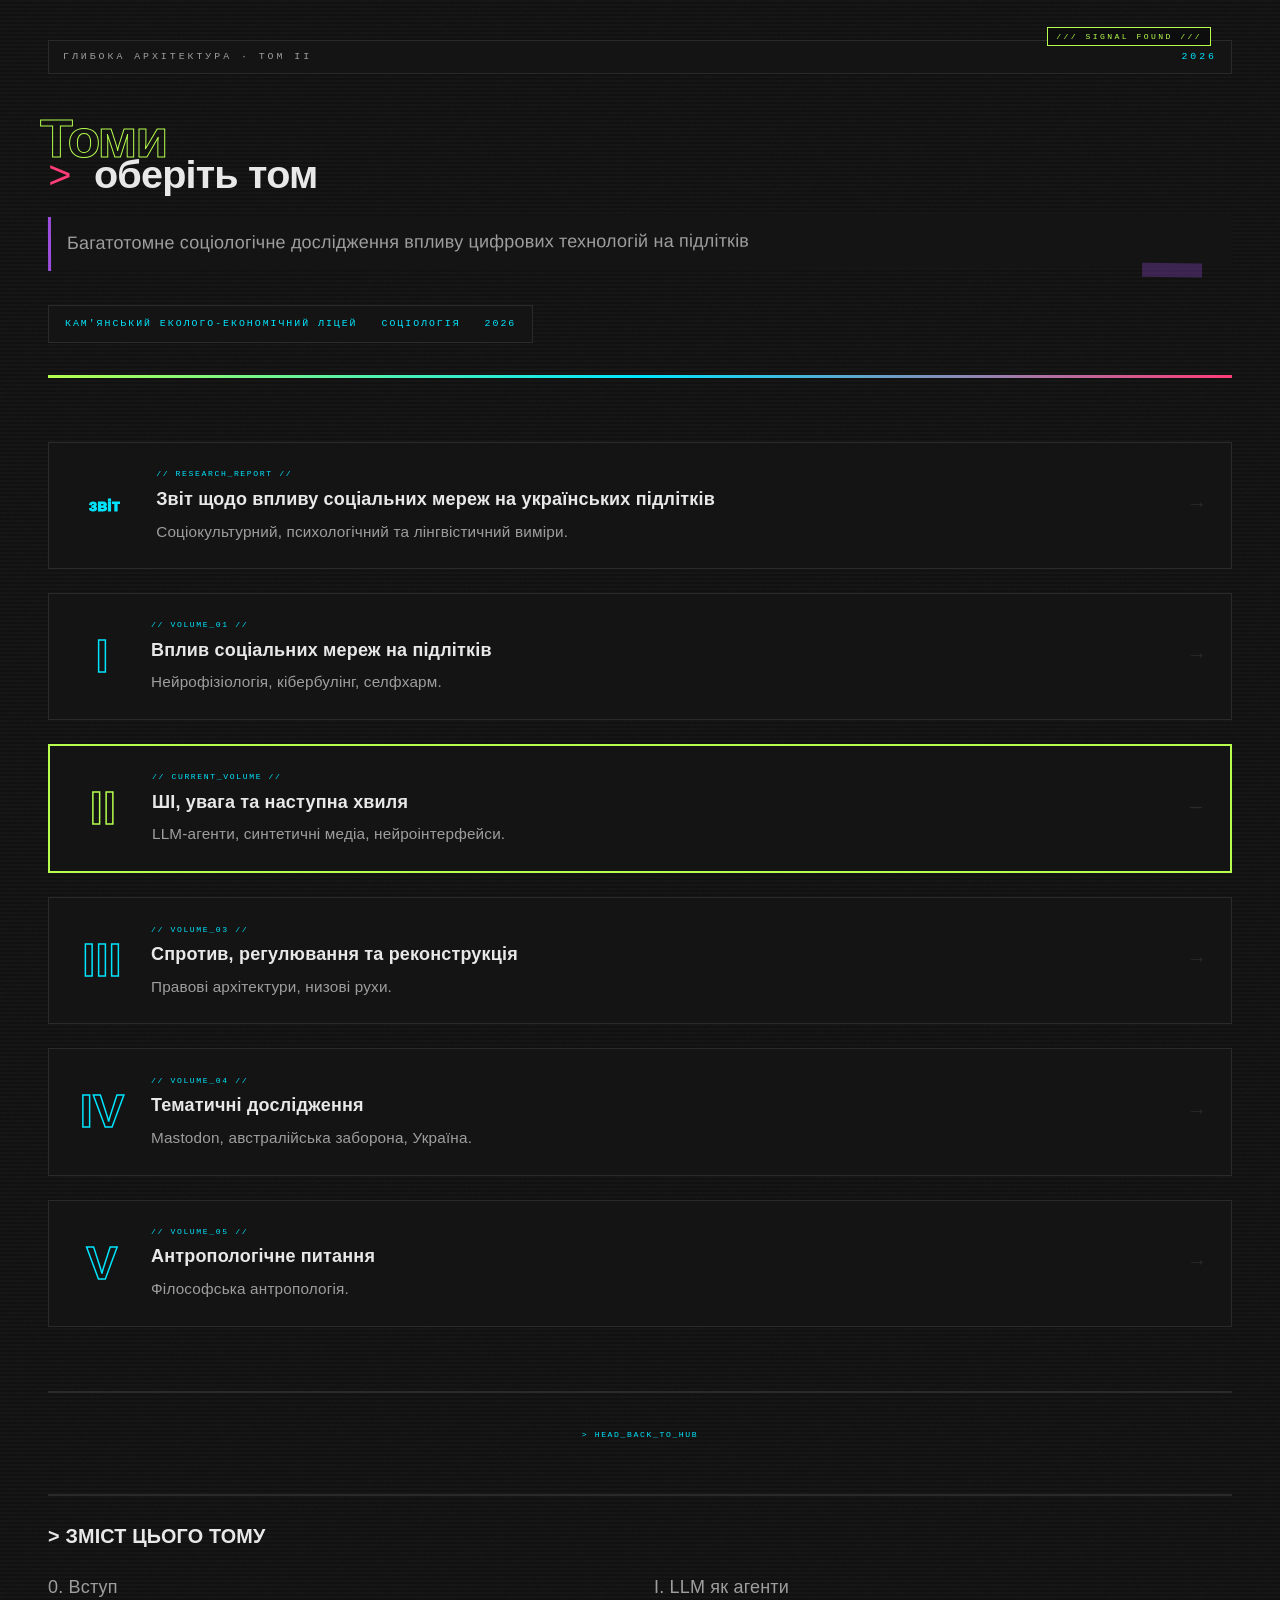
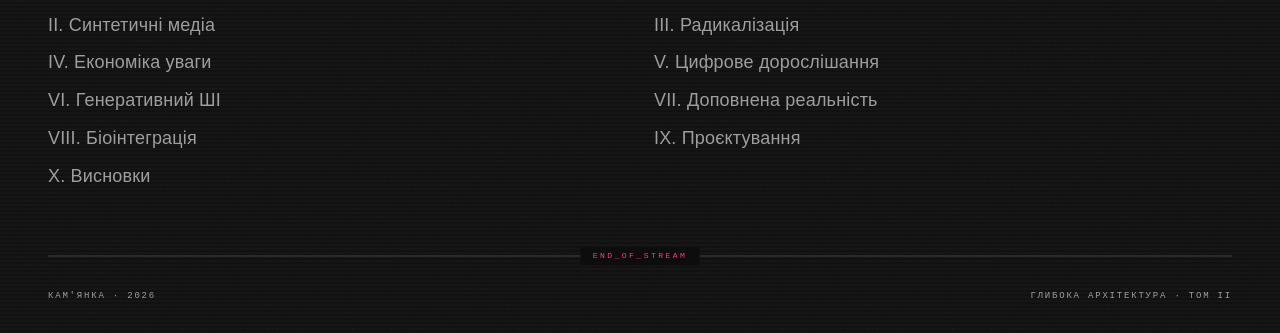
==== commit 582d820d: "Add files via upload" ====
--- a/tome.html
+++ b/tome.html
@@ -6,17 +6,20 @@
     <title>Глибока архітектура — Усі томи</title>
     <link rel="stylesheet" href="style.css">
     <style>
-        .tomes-grid { display: flex; gap: 48px; justify-content: center; margin: 80px 0; flex-wrap: wrap; }
-        .tome-card { flex: 0 1 340px; padding: 40px 32px; text-decoration: none; position: relative; transition: all 0.2s ease; border: 1px solid var(--border-raw); background: var(--bg-tape); }
-        .tome-card:hover { transform: translateY(-4px); border-color: var(--accent-neon-lime); }
-        .tome-card-tag { font-family: 'JetBrains Mono', monospace; font-size: 0.5rem; letter-spacing: 0.25em; text-transform: uppercase; color: var(--accent-neon-lime); margin-bottom: 16px; }
-        .tome-card-number { font-family: 'Syne', sans-serif; font-size: 5rem; font-weight: 800; color: transparent; -webkit-text-stroke: 1.5px var(--accent-neon-lime); line-height: 0.9; margin-bottom: 8px; }
-        .tome-card-title { font-family: 'Space Grotesk', sans-serif; font-size: 1.4rem; font-weight: 600; color: var(--text-primary); margin-bottom: 12px; line-height: 1.25; }
-        .tome-card-desc { font-family: 'Archivo', sans-serif; font-size: 1rem; color: var(--text-secondary); line-height: 1.5; }
-        .tome-card-external { border-style: dashed; border-color: var(--accent-cyan); background: var(--bg-scrap); }
-        .tome-card-external:hover { border-color: var(--accent-neon-pink); }
-        .tome-card-external .tome-card-tag { color: var(--accent-cyan); }
-        .tome-external-note { font-family: 'JetBrains Mono', monospace; font-size: 0.45rem; letter-spacing: 0.15em; text-transform: uppercase; color: var(--accent-cyan); margin-top: 16px; padding-top: 12px; border-top: 1px solid var(--border-raw); }
+        .tomes-grid { display: flex; flex-direction: column; gap: 24px; margin: 64px 0; }
+        .tome-link { display: flex; align-items: center; gap: 24px; text-decoration: none; color: inherit; padding: 24px 28px; border: 1px solid var(--border-raw); background: var(--bg-tape); transition: all 0.2s ease; }
+        .tome-link:hover { border-color: var(--accent-neon-lime); transform: translateY(-2px); }
+        .tome-link.current { border-color: var(--accent-neon-lime); border-width: 2px; }
+        .tome-num { font-family: 'Syne', sans-serif; font-size: 2.6rem; font-weight: 800; color: transparent; -webkit-text-stroke: 1.5px var(--accent-neon-lime); min-width: 50px; text-align: center; flex-shrink: 0; }
+        .tome-info { flex: 1; }
+        .tome-tag { font-family: 'JetBrains Mono', monospace; font-size: 0.45rem; letter-spacing: 0.2em; text-transform: uppercase; color: var(--accent-cyan); margin-bottom: 4px; }
+        .tome-title { font-family: 'Space Grotesk', sans-serif; font-size: 1rem; font-weight: 600; color: var(--text-primary); margin-bottom: 4px; }
+        .tome-desc { font-family: 'Archivo', sans-serif; font-size: 0.85rem; color: var(--text-secondary); }
+        .tome-arrow { font-family: 'JetBrains Mono', monospace; font-size: 1.1rem; color: var(--border-raw); flex-shrink: 0; }
+        .tome-link:hover .tome-arrow { color: var(--accent-neon-lime); }
+        .hub-back { text-align: center; margin-top: 32px; padding-top: 24px; border-top: 2px solid var(--border-raw); }
+        .hub-back a { font-family: 'JetBrains Mono', monospace; font-size: 0.45rem; letter-spacing: 0.2em; text-transform: uppercase; color: var(--accent-cyan); text-decoration: none; }
+        .hub-back a:hover { color: var(--accent-neon-lime); }
     </style>
 </head>
 <body>
@@ -29,60 +32,28 @@
             <div class="article-meta"><span>Кам'янський еколого-економічний ліцей</span><span>Соціологія</span><span>2026</span></div>
         </header>
         <div class="tomes-grid">
-            <a href="https://jjjjkek018-create.github.io/sociology/index.html" class="tome-card tome-card-external">
-                <div class="tome-card-tag">// EXTERNAL_VOLUME //</div>
-                <div class="tome-card-number" style="-webkit-text-stroke: 1.5px var(--accent-cyan);">I</div>
-                <div class="tome-card-title">Вплив соціальних мереж на підлітків</div>
-                <div class="tome-card-desc">Комплексний аналіз: від нейрофізіологічних детермінант до інституційних перспектив подолання кризи.</div>
-                <div style="font-family: 'JetBrains Mono', monospace; font-size: 0.45rem; letter-spacing: 0.2em; color: var(--accent-cyan); margin-top: 20px; text-transform: uppercase;">9 розділів</div>
-                <div class="tome-external-note">→ зовнішній сайт</div>
-            </a>
-            <a href="index.html" class="tome-card">
-                <div class="tome-card-tag">// VOLUME_02 //</div>
-                <div class="tome-card-number">II</div>
-                <div class="tome-card-title">ШІ, увага та наступна хвиля</div>
-                <div class="tome-card-desc">Від LLM-агентів соціалізації до нейроінтерфейсів: картографування глибокої архітектури алгоритмічного впливу.</div>
-                <div style="font-family: 'JetBrains Mono', monospace; font-size: 0.45rem; letter-spacing: 0.2em; color: var(--accent-neon-lime); margin-top: 20px; text-transform: uppercase;">10 розділів</div>
-            </a>
-            <a href="https://jjjjkek018-create.github.io/resistance-reconstruction/index.html" class="tome-card tome-card-external">
-                <div class="tome-card-tag">// EXTERNAL_VOLUME //</div>
-                <div class="tome-card-number" style="-webkit-text-stroke: 1.5px var(--accent-cyan);">III</div>
-                <div class="tome-card-title">Спротив, регулювання та реконструкція</div>
-                <div class="tome-card-desc">Від меж індивідуальної відповідальності до реконструкції соціального договору з технологіями.</div>
-                <div style="font-family: 'JetBrains Mono', monospace; font-size: 0.45rem; letter-spacing: 0.2em; color: var(--accent-cyan); margin-top: 20px; text-transform: uppercase;">5 розділів</div>
-                <div class="tome-external-note">→ зовнішній сайт</div>
-            </a>
-            <a href="https://jjjjkek018-create.github.io/case-studies/index.html" class="tome-card tome-card-external">
-                <div class="tome-card-tag">// EXTERNAL_VOLUME //</div>
-                <div class="tome-card-number" style="-webkit-text-stroke: 1.5px var(--accent-cyan);">IV</div>
-                <div class="tome-card-title">Тематичні дослідження</div>
-                <div class="tome-card-desc">Мікроаналіз прецедентів, юрисдикцій та соціальних рухів: від справи Моллі Рассел до цифрового договору України.</div>
-                <div style="font-family: 'JetBrains Mono', monospace; font-size: 0.45rem; letter-spacing: 0.2em; color: var(--accent-cyan); margin-top: 20px; text-transform: uppercase;">10 розділів</div>
-                <div class="tome-external-note">→ зовнішній сайт</div>
-            </a>
-            <a href="https://jjjjkek018-create.github.io/anthropological-question/index.html" class="tome-card tome-card-external">
-                <div class="tome-card-tag">// EXTERNAL_VOLUME //</div>
-                <div class="tome-card-number" style="-webkit-text-stroke: 1.5px var(--accent-cyan);">V</div>
-                <div class="tome-card-title">Антропологічне питання</div>
-                <div class="tome-card-desc">Філософська антропологія алгоритмічної епохи: підліток як біоіндикатор, онтологія цифрового суб'єкта.</div>
-                <div style="font-family: 'JetBrains Mono', monospace; font-size: 0.45rem; letter-spacing: 0.2em; color: var(--accent-cyan); margin-top: 20px; text-transform: uppercase;">5 розділів</div>
-                <div class="tome-external-note">→ зовнішній сайт</div>
-            </a>
+            <a href="https://jjjjkek018-create.github.io/report/index.html" class="tome-link"><div class="tome-num" style="font-size: 0.9rem; -webkit-text-stroke: 1px var(--accent-cyan); color: var(--accent-cyan); min-width: auto; padding: 6px 12px;">звіт</div><div class="tome-info"><div class="tome-tag">// RESEARCH_REPORT //</div><div class="tome-title">Звіт щодо впливу соціальних мереж на українських підлітків</div><div class="tome-desc">Соціокультурний, психологічний та лінгвістичний виміри.</div></div><span class="tome-arrow">→</span></a>
+            <a href="https://jjjjkek018-create.github.io/sociology/index.html" class="tome-link"><div class="tome-num" style="-webkit-text-stroke: 1.5px var(--accent-cyan);">I</div><div class="tome-info"><div class="tome-tag">// VOLUME_01 //</div><div class="tome-title">Вплив соціальних мереж на підлітків</div><div class="tome-desc">Нейрофізіологія, кібербулінг, селфхарм.</div></div><span class="tome-arrow">→</span></a>
+            <a href="index.html" class="tome-link current"><div class="tome-num">II</div><div class="tome-info"><div class="tome-tag">// CURRENT_VOLUME //</div><div class="tome-title">ШІ, увага та наступна хвиля</div><div class="tome-desc">LLM-агенти, синтетичні медіа, нейроінтерфейси.</div></div><span class="tome-arrow">—</span></a>
+            <a href="https://jjjjkek018-create.github.io/resistance-reconstruction/index.html" class="tome-link"><div class="tome-num" style="-webkit-text-stroke: 1.5px var(--accent-cyan);">III</div><div class="tome-info"><div class="tome-tag">// VOLUME_03 //</div><div class="tome-title">Спротив, регулювання та реконструкція</div><div class="tome-desc">Правові архітектури, низові рухи.</div></div><span class="tome-arrow">→</span></a>
+            <a href="https://jjjjkek018-create.github.io/case-studies/index.html" class="tome-link"><div class="tome-num" style="-webkit-text-stroke: 1.5px var(--accent-cyan);">IV</div><div class="tome-info"><div class="tome-tag">// VOLUME_04 //</div><div class="tome-title">Тематичні дослідження</div><div class="tome-desc">Mastodon, австралійська заборона, Україна.</div></div><span class="tome-arrow">→</span></a>
+            <a href="https://jjjjkek018-create.github.io/anthropological-question/index.html" class="tome-link"><div class="tome-num" style="-webkit-text-stroke: 1.5px var(--accent-cyan);">V</div><div class="tome-info"><div class="tome-tag">// VOLUME_05 //</div><div class="tome-title">Антропологічне питання</div><div class="tome-desc">Філософська антропологія.</div></div><span class="tome-arrow">→</span></a>
         </div>
-        <div style="margin-top: 64px; padding-top: 32px; border-top: 2px solid var(--border-raw);">
-            <h2 style="font-family: 'Space Grotesk', sans-serif; font-size: 1.2rem; font-weight: 600; color: var(--text-primary); margin-bottom: 24px;">&gt; ЗМІСТ ЦЬОГО ТОМУ</h2>
-            <div style="display: grid; grid-template-columns: 1fr 1fr; gap: 10px 32px;">
-                <a href="index.html" style="font-family: 'Archivo', sans-serif; color: var(--text-secondary); text-decoration: none; font-size: 0.85rem;">0. Вступ</a>
-                <a href="llm_socialisation.html" style="font-family: 'Archivo', sans-serif; color: var(--text-secondary); text-decoration: none; font-size: 0.85rem;">I. LLM як агенти соціалізації</a>
-                <a href="synthetic.html" style="font-family: 'Archivo', sans-serif; color: var(--text-secondary); text-decoration: none; font-size: 0.85rem;">II. Синтетичні медіа</a>
-                <a href="radicalisation.html" style="font-family: 'Archivo', sans-serif; color: var(--text-secondary); text-decoration: none; font-size: 0.85rem;">III. Алгоритмічна радикалізація</a>
-                <a href="attention.html" style="font-family: 'Archivo', sans-serif; color: var(--text-secondary); text-decoration: none; font-size: 0.85rem;">IV. Нові рубежі економіки уваги</a>
-                <a href="growing.html" style="font-family: 'Archivo', sans-serif; color: var(--text-secondary); text-decoration: none; font-size: 0.85rem;">V. Цифрове дорослішання</a>
-                <a href="generative.html" style="font-family: 'Archivo', sans-serif; color: var(--text-secondary); text-decoration: none; font-size: 0.85rem;">VI. Генеративний ШІ</a>
-                <a href="reality.html" style="font-family: 'Archivo', sans-serif; color: var(--text-secondary); text-decoration: none; font-size: 0.85rem;">VII. Доповнена реальність</a>
-                <a href="biointegration.html" style="font-family: 'Archivo', sans-serif; color: var(--text-secondary); text-decoration: none; font-size: 0.85rem;">VIII. Горизонти біоінтеграції</a>
-                <a href="projects.html" style="font-family: 'Archivo', sans-serif; color: var(--text-secondary); text-decoration: none; font-size: 0.85rem;">IX. Проєктування для процвітання</a>
-                <a href="conclusions.html" style="font-family: 'Archivo', sans-serif; color: var(--text-secondary); text-decoration: none; font-size: 0.85rem;">X. Висновки</a>
+        <div class="hub-back"><a href="https://jjjjkek018-create.github.io">&gt; HEAD_BACK_TO_HUB</a></div>
+        <div style="margin-top: 48px; padding-top: 24px; border-top: 2px solid var(--border-raw);">
+            <h2 style="font-family: 'Space Grotesk', sans-serif; font-size: 1.1rem; font-weight: 600; color: var(--text-primary); margin-bottom: 20px;">&gt; ЗМІСТ ЦЬОГО ТОМУ</h2>
+            <div style="display: grid; grid-template-columns: 1fr 1fr; gap: 8px 28px;">
+                <a href="index.html" style="font-family: 'Archivo', sans-serif; color: var(--text-secondary); text-decoration: none;">0. Вступ</a>
+                <a href="llm_socialisation.html" style="font-family: 'Archivo', sans-serif; color: var(--text-secondary); text-decoration: none;">I. LLM як агенти</a>
+                <a href="synthetic.html" style="font-family: 'Archivo', sans-serif; color: var(--text-secondary); text-decoration: none;">II. Синтетичні медіа</a>
+                <a href="radicalisation.html" style="font-family: 'Archivo', sans-serif; color: var(--text-secondary); text-decoration: none;">III. Радикалізація</a>
+                <a href="attention.html" style="font-family: 'Archivo', sans-serif; color: var(--text-secondary); text-decoration: none;">IV. Економіка уваги</a>
+                <a href="growing.html" style="font-family: 'Archivo', sans-serif; color: var(--text-secondary); text-decoration: none;">V. Цифрове дорослішання</a>
+                <a href="generative.html" style="font-family: 'Archivo', sans-serif; color: var(--text-secondary); text-decoration: none;">VI. Генеративний ШІ</a>
+                <a href="reality.html" style="font-family: 'Archivo', sans-serif; color: var(--text-secondary); text-decoration: none;">VII. Доповнена реальність</a>
+                <a href="biointegration.html" style="font-family: 'Archivo', sans-serif; color: var(--text-secondary); text-decoration: none;">VIII. Біоінтеграція</a>
+                <a href="projects.html" style="font-family: 'Archivo', sans-serif; color: var(--text-secondary); text-decoration: none;">IX. Проєктування</a>
+                <a href="conclusions.html" style="font-family: 'Archivo', sans-serif; color: var(--text-secondary); text-decoration: none;">X. Висновки</a>
             </div>
         </div>
         <footer class="journal-footer"><span>Кам'янка · 2026</span><span>Глибока архітектура · Том II</span></footer>
